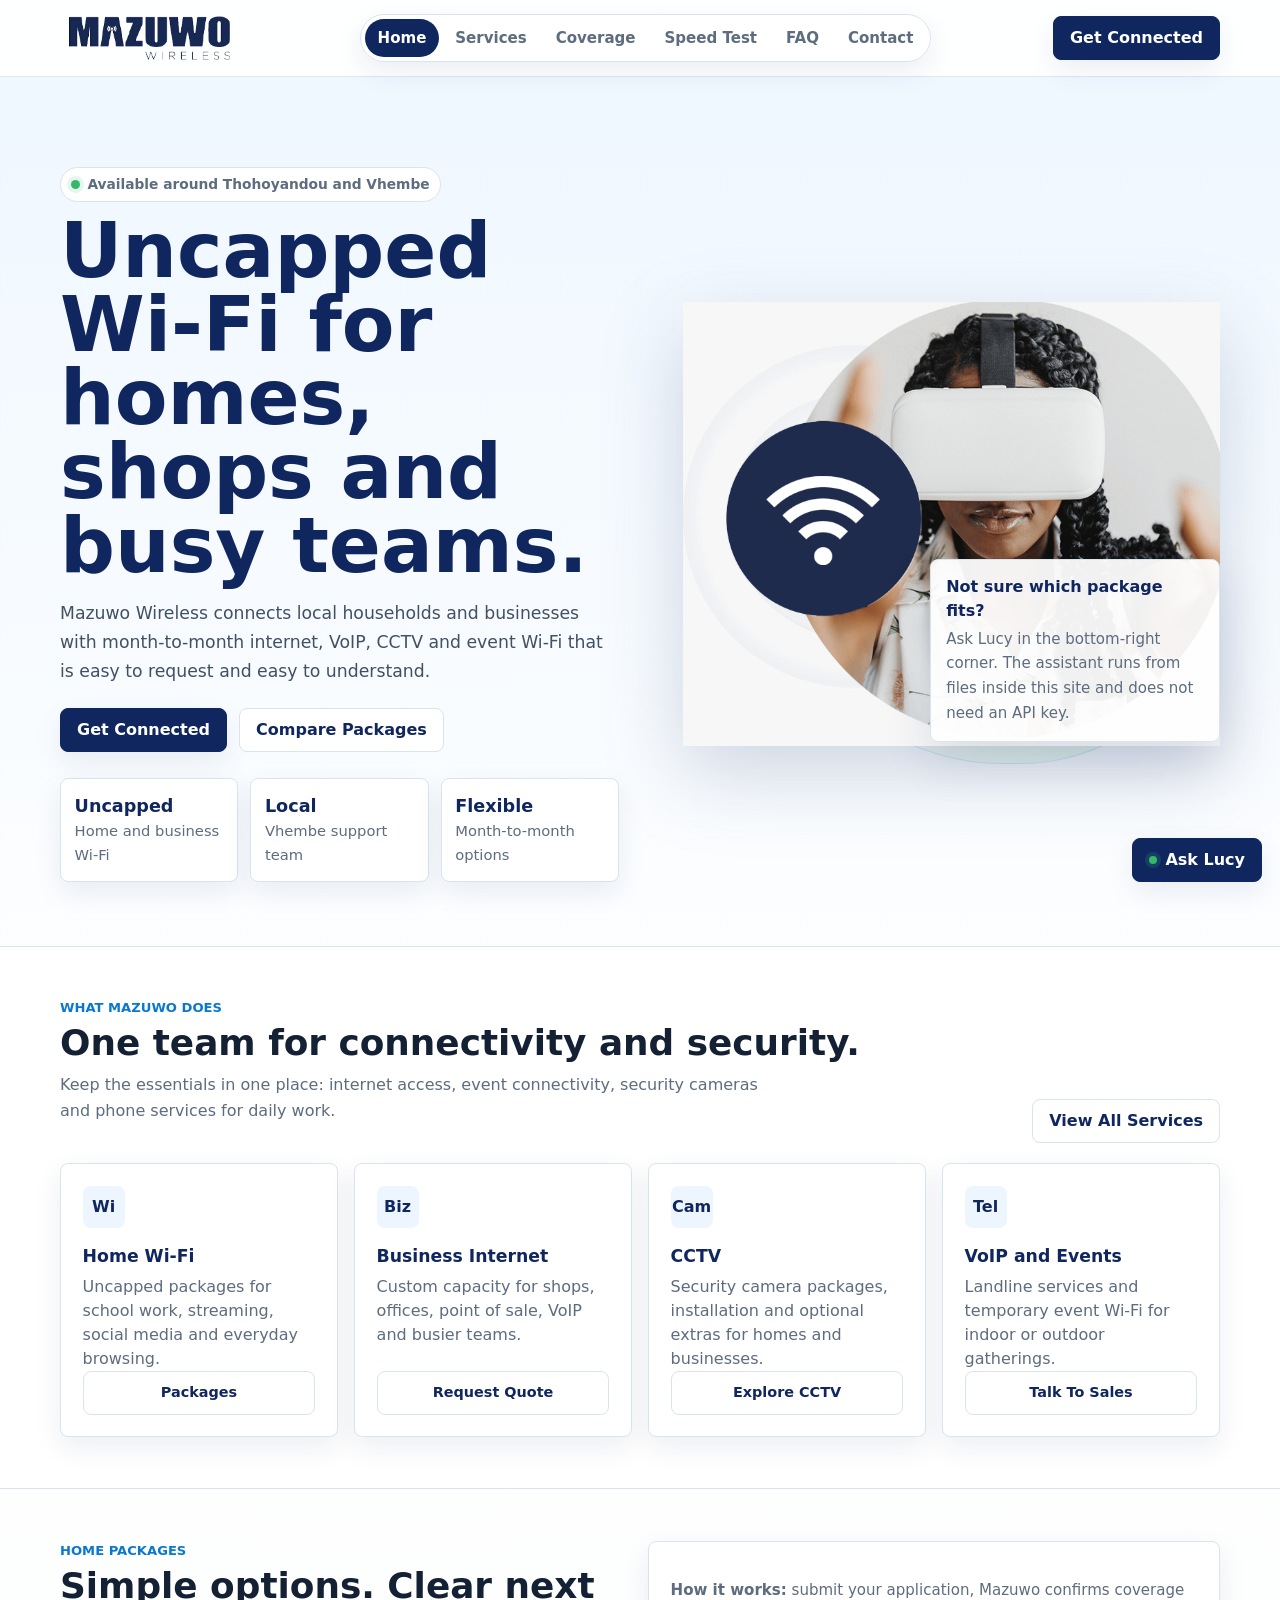
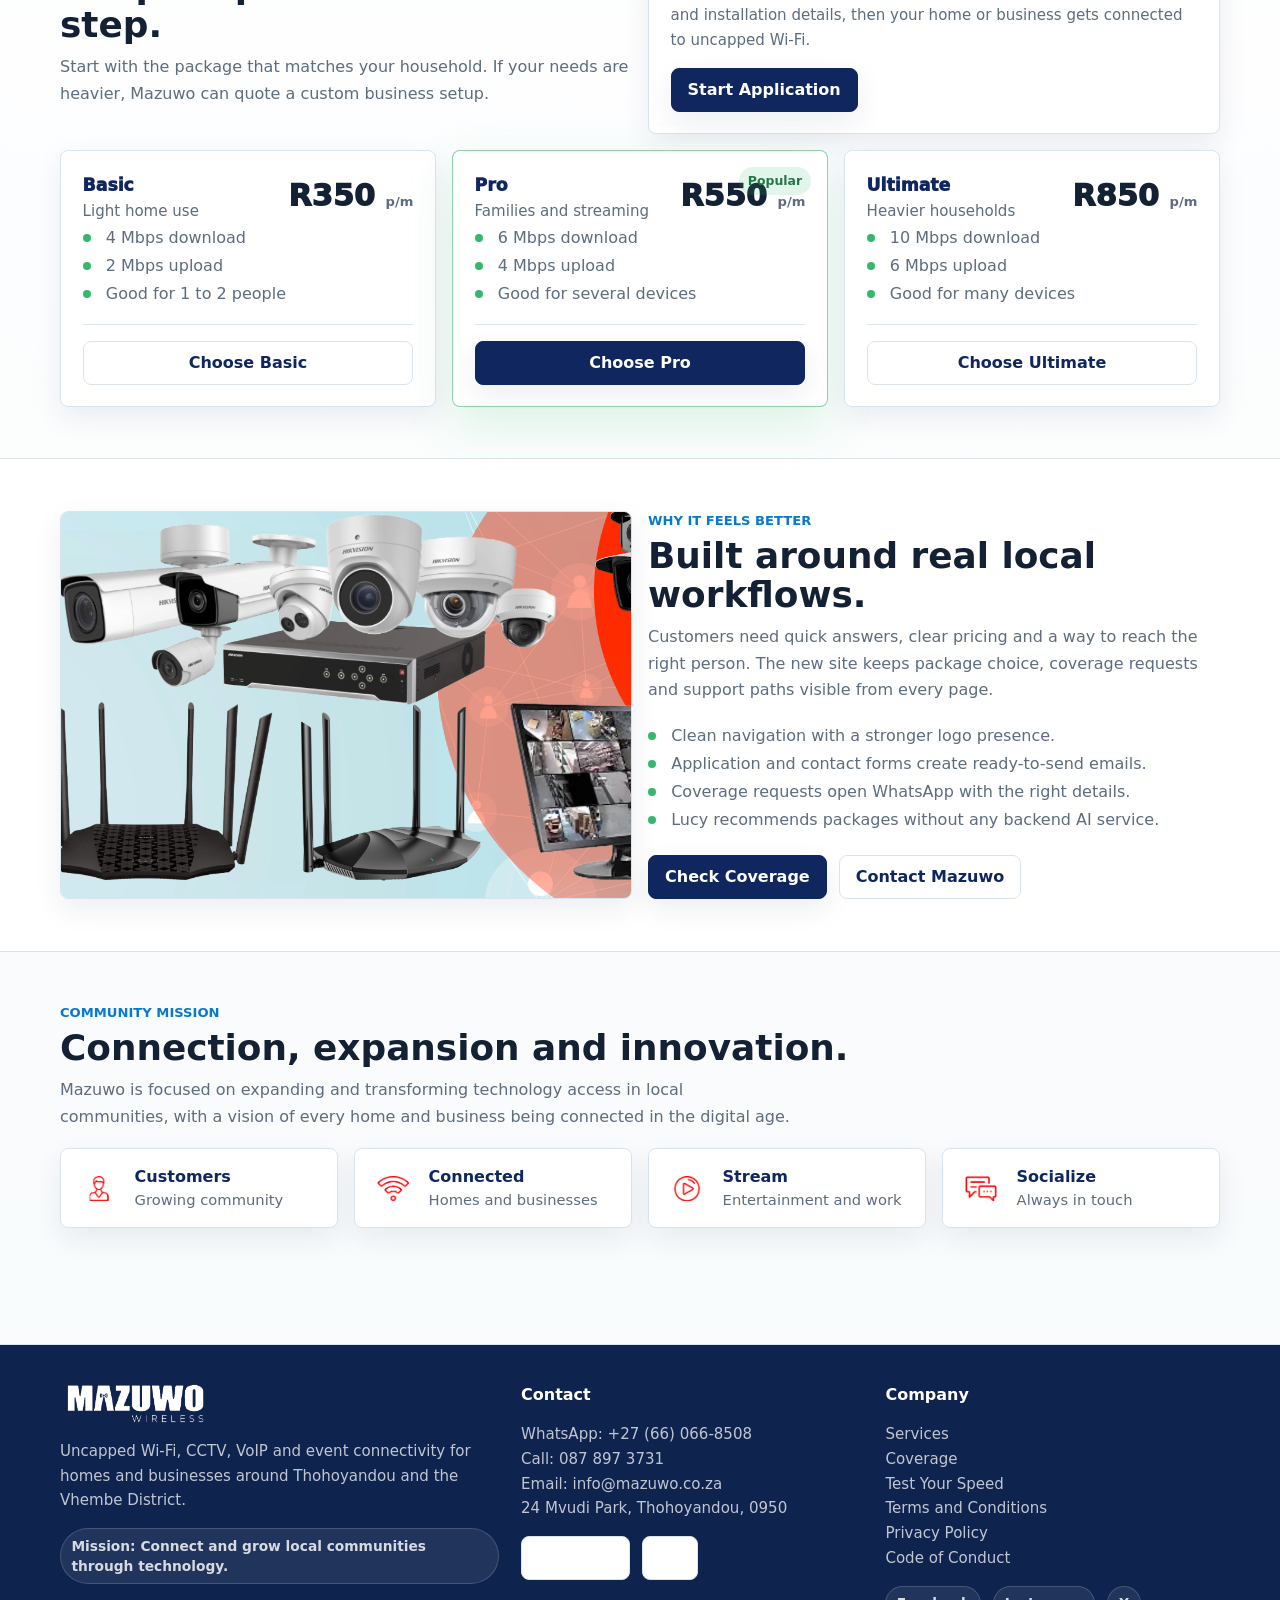
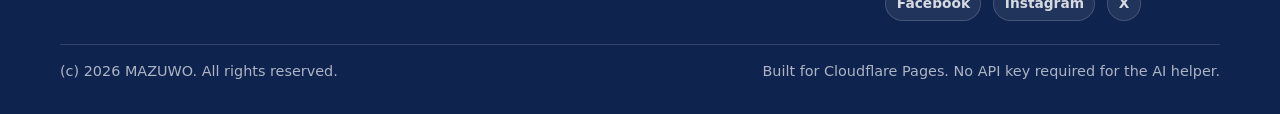
==== index.html @ 082ffc10 "Add files via upload" ====
<!doctype html>
<html lang="en">
<head>
  <meta charset="utf-8">
  <meta name="viewport" content="width=device-width, initial-scale=1">
  <title>Mazuwo Wireless - Home</title>
  <meta name="description" content="Uncapped Wi-Fi, CCTV, VoIP and event connectivity for homes and businesses around Thohoyandou and the Vhembe District.">
  <link rel="icon" href="/assets/images/LOGO-.png">
  <link rel="stylesheet" href="/assets/css/styles.css">
</head>
<body>
<header></header>

<main id="main">
  <section class="hero">
    <div class="container hero-grid">
      <div>
        <span class="badge">Available around Thohoyandou and Vhembe</span>
        <h1 class="hero-title">Uncapped Wi-Fi for homes, shops and busy teams.</h1>
        <p class="hero-copy">Mazuwo Wireless connects local households and businesses with month-to-month internet, VoIP, CCTV and event Wi-Fi that is easy to request and easy to understand.</p>
        <div class="actions">
          <a class="btn" href="/apply">Get Connected</a>
          <a class="btn secondary" href="/services">Compare Packages</a>
        </div>
        <div class="metric-strip" aria-label="Mazuwo service highlights">
          <div class="metric"><b>Uncapped</b><span>Home and business Wi-Fi</span></div>
          <div class="metric"><b>Local</b><span>Vhembe support team</span></div>
          <div class="metric"><b>Flexible</b><span>Month-to-month options</span></div>
        </div>
      </div>
      <div class="hero-visual">
        <img src="/assets/images/mazuwo_fast-internet.png" alt="Person using modern wireless internet technology">
        <div class="hero-note">
          <strong>Not sure which package fits?</strong>
          <span class="small">Ask Lucy in the bottom-right corner. The assistant runs from files inside this site and does not need an API key.</span>
        </div>
      </div>
    </div>
  </section>

  <section class="section band">
    <div class="container">
      <div class="section-head">
        <div>
          <p class="section-kicker">What Mazuwo Does</p>
          <h2 class="section-title">One team for connectivity and security.</h2>
          <p class="section-desc">Keep the essentials in one place: internet access, event connectivity, security cameras and phone services for daily work.</p>
        </div>
        <a class="btn secondary" href="/services">View All Services</a>
      </div>

      <div class="grid-4">
        <article class="service-card">
          <div>
            <div class="service-icon">Wi</div>
            <h3>Home Wi-Fi</h3>
            <p>Uncapped packages for school work, streaming, social media and everyday browsing.</p>
          </div>
          <a class="btn small secondary" href="/services">Packages</a>
        </article>
        <article class="service-card">
          <div>
            <div class="service-icon">Biz</div>
            <h3>Business Internet</h3>
            <p>Custom capacity for shops, offices, point of sale, VoIP and busier teams.</p>
          </div>
          <a class="btn small secondary" href="/contact">Request Quote</a>
        </article>
        <article class="service-card">
          <div>
            <div class="service-icon">Cam</div>
            <h3>CCTV</h3>
            <p>Security camera packages, installation and optional extras for homes and businesses.</p>
          </div>
          <a class="btn small secondary" href="/services#cctv">Explore CCTV</a>
        </article>
        <article class="service-card">
          <div>
            <div class="service-icon">Tel</div>
            <h3>VoIP and Events</h3>
            <p>Landline services and temporary event Wi-Fi for indoor or outdoor gatherings.</p>
          </div>
          <a class="btn small secondary" href="/contact">Talk To Sales</a>
        </article>
      </div>
    </div>
  </section>

  <section class="section">
    <div class="container grid-2">
      <div>
        <p class="section-kicker">Home Packages</p>
        <h2 class="section-title">Simple options. Clear next step.</h2>
        <p class="section-desc">Start with the package that matches your household. If your needs are heavier, Mazuwo can quote a custom business setup.</p>
      </div>
      <div class="info-panel">
        <p class="small"><strong>How it works:</strong> submit your application, Mazuwo confirms coverage and installation details, then your home or business gets connected to uncapped Wi-Fi.</p>
        <a class="btn" href="/apply">Start Application</a>
      </div>
    </div>

    <div class="container grid-3" style="margin-top:1rem">
      <article class="package-card">
        <div class="price-top">
          <div><div class="price-name">Basic</div><p class="small">Light home use</p></div>
          <div class="price">R350 <small>p/m</small></div>
        </div>
        <ul class="check-list">
          <li>4 Mbps download</li>
          <li>2 Mbps upload</li>
          <li>Good for 1 to 2 people</li>
        </ul>
        <hr class="hr">
        <a class="btn full secondary" href="/apply?plan=BASIC">Choose Basic</a>
      </article>

      <article class="package-card featured">
        <div class="price-top">
          <div><div class="price-name">Pro</div><p class="small">Families and streaming</p></div>
          <div class="price">R550 <small>p/m</small></div>
        </div>
        <ul class="check-list">
          <li>6 Mbps download</li>
          <li>4 Mbps upload</li>
          <li>Good for several devices</li>
        </ul>
        <hr class="hr">
        <a class="btn full" href="/apply?plan=PRO">Choose Pro</a>
      </article>

      <article class="package-card">
        <div class="price-top">
          <div><div class="price-name">Ultimate</div><p class="small">Heavier households</p></div>
          <div class="price">R850 <small>p/m</small></div>
        </div>
        <ul class="check-list">
          <li>10 Mbps download</li>
          <li>6 Mbps upload</li>
          <li>Good for many devices</li>
        </ul>
        <hr class="hr">
        <a class="btn full secondary" href="/apply?plan=ULTIMATE">Choose Ultimate</a>
      </article>
    </div>
  </section>

  <section class="section band">
    <div class="container grid-2">
      <div class="media-panel">
        <img src="/assets/images/rouner-new-dec.png" alt="Routers, CCTV cameras and VoIP phone equipment">
      </div>
      <div>
        <p class="section-kicker">Why It Feels Better</p>
        <h2 class="section-title">Built around real local workflows.</h2>
        <p class="section-desc">Customers need quick answers, clear pricing and a way to reach the right person. The new site keeps package choice, coverage requests and support paths visible from every page.</p>
        <ul class="check-list">
          <li>Clean navigation with a stronger logo presence.</li>
          <li>Application and contact forms create ready-to-send emails.</li>
          <li>Coverage requests open WhatsApp with the right details.</li>
          <li>Lucy recommends packages without any backend AI service.</li>
        </ul>
        <div class="actions">
          <a class="btn" href="/coverage">Check Coverage</a>
          <a class="btn secondary" href="/contact">Contact Mazuwo</a>
        </div>
      </div>
    </div>
  </section>

  <section class="section">
    <div class="container">
      <p class="section-kicker">Community Mission</p>
      <h2 class="section-title">Connection, expansion and innovation.</h2>
      <p class="section-desc">Mazuwo is focused on expanding and transforming technology access in local communities, with a vision of every home and business being connected in the digital age.</p>
      <div class="grid-4">
        <div class="stat"><img src="/assets/images/CLIENT.png" alt=""><div><div class="num">Customers</div><div class="lbl">Growing community</div></div></div>
        <div class="stat"><img src="/assets/images/CONNECTED.png" alt=""><div><div class="num">Connected</div><div class="lbl">Homes and businesses</div></div></div>
        <div class="stat"><img src="/assets/images/STREAMS.png" alt=""><div><div class="num">Stream</div><div class="lbl">Entertainment and work</div></div></div>
        <div class="stat"><img src="/assets/images/CHATS.png" alt=""><div><div class="num">Socialize</div><div class="lbl">Always in touch</div></div></div>
      </div>
    </div>
  </section>
</main>

<div class="toast" id="toast"></div>
<footer></footer>

<script src="/assets/js/app.js"></script>
<script src="/assets/js/ai.js"></script>
</body>
</html>
---- assets/css/styles.css ----
:root {
  --bg: #f5f8fb;
  --surface: #ffffff;
  --surface-soft: #edf6ff;
  --surface-strong: #10265f;
  --ink: #142033;
  --muted: #5d6c7f;
  --line: #d9e4ef;
  --brand: #10265f;
  --brand-2: #0978cf;
  --brand-3: #18a6c8;
  --signal: #36b76b;
  --warm: #f06f43;
  --shadow: 0 18px 48px rgba(16, 38, 95, 0.13);
  --shadow-soft: 0 10px 28px rgba(16, 38, 95, 0.08);
  --radius: 8px;
  --header-h: 76px;
}

* {
  box-sizing: border-box;
}

html {
  scroll-behavior: smooth;
}

html,
body {
  min-height: 100%;
}

body {
  margin: 0;
  color: var(--ink);
  background:
    linear-gradient(180deg, rgba(237, 246, 255, 0.96) 0%, rgba(255, 255, 255, 0.98) 34%, #f7fafc 100%),
    repeating-linear-gradient(90deg, rgba(16, 38, 95, 0.04) 0 1px, transparent 1px 80px);
  font-family: Inter, ui-sans-serif, system-ui, -apple-system, BlinkMacSystemFont, "Segoe UI", Arial, sans-serif;
  line-height: 1.5;
  overflow-x: hidden;
}

body.menu-open {
  overflow: hidden;
}

a {
  color: inherit;
  text-decoration: none;
}

img {
  display: block;
  max-width: 100%;
}

button,
input,
select,
textarea {
  font: inherit;
}

.container {
  width: min(1160px, calc(100% - 40px));
  margin: 0 auto;
}

.skip-link {
  position: fixed;
  left: 16px;
  top: 12px;
  z-index: 10000;
  transform: translateY(-140%);
  padding: 0.7rem 0.9rem;
  border-radius: var(--radius);
  background: var(--brand);
  color: #fff;
  transition: transform 0.15s ease;
}

.skip-link:focus {
  transform: translateY(0);
}

header,
.site-header {
  position: sticky;
  top: 0;
  z-index: 5000;
  border-bottom: 1px solid rgba(217, 228, 239, 0.85);
  background: rgba(255, 255, 255, 0.93);
  backdrop-filter: blur(16px);
}

.nav {
  min-height: var(--header-h);
  display: flex;
  align-items: center;
  justify-content: space-between;
  gap: 1.2rem;
  padding: 0.75rem 0;
}

.brand {
  display: inline-flex;
  align-items: center;
  gap: 0.65rem;
  min-width: 0;
}

.brand img {
  width: clamp(136px, 16vw, 178px);
  height: auto;
  object-fit: contain;
}

.brand span {
  display: none;
}

.navlinks {
  display: flex;
  align-items: center;
  justify-content: center;
  gap: 0.25rem;
  padding: 0.25rem;
  border: 1px solid var(--line);
  border-radius: 999px;
  background: rgba(255, 255, 255, 0.72);
  box-shadow: var(--shadow-soft);
}

.navlinks a {
  display: inline-flex;
  align-items: center;
  min-height: 38px;
  padding: 0.5rem 0.78rem;
  border-radius: 999px;
  color: var(--muted);
  font-size: 0.94rem;
  font-weight: 760;
  transition: background 0.16s ease, color 0.16s ease;
}

.navlinks a:hover,
.navlinks a.active {
  background: var(--brand);
  color: #fff;
}

.nav-cta {
  display: flex;
  align-items: center;
  gap: 0.65rem;
}

.burger {
  display: none;
  width: 44px;
  height: 44px;
  border: 1px solid var(--line);
  border-radius: var(--radius);
  background: #fff;
  cursor: pointer;
}

.burger span {
  display: block;
  width: 21px;
  height: 2px;
  margin: 4px auto;
  border-radius: 4px;
  background: var(--brand);
  transition: transform 0.16s ease, opacity 0.16s ease;
}

.burger[aria-expanded="true"] span:nth-child(1) {
  transform: translateY(6px) rotate(45deg);
}

.burger[aria-expanded="true"] span:nth-child(2) {
  opacity: 0;
}

.burger[aria-expanded="true"] span:nth-child(3) {
  transform: translateY(-6px) rotate(-45deg);
}

.mobilemenu {
  display: none;
  padding: 0 0 1rem;
}

.mobilemenu.show,
.mobilemenu.open {
  display: block;
}

.mobilemenu a {
  display: flex;
  align-items: center;
  justify-content: space-between;
  min-height: 44px;
  border-top: 1px solid var(--line);
  color: var(--muted);
  font-weight: 760;
}

.mobilemenu a.active {
  color: var(--brand);
}

.mobilemenu .btn {
  justify-content: center;
  margin-top: 0.75rem;
  width: 100%;
}

.btn {
  display: inline-flex;
  align-items: center;
  justify-content: center;
  gap: 0.5rem;
  min-height: 44px;
  padding: 0.75rem 1rem;
  border: 1px solid var(--brand);
  border-radius: var(--radius);
  background: var(--brand);
  color: #fff;
  box-shadow: var(--shadow-soft);
  cursor: pointer;
  font-weight: 820;
  line-height: 1;
  text-align: center;
  transition: transform 0.14s ease, background 0.14s ease, border-color 0.14s ease, box-shadow 0.14s ease;
}

.btn:hover {
  transform: translateY(-1px);
  background: #16327c;
  border-color: #16327c;
  box-shadow: var(--shadow);
}

.btn.secondary {
  background: #fff;
  color: var(--brand);
  border-color: var(--line);
  box-shadow: none;
}

.btn.secondary:hover {
  border-color: var(--brand);
  background: var(--surface-soft);
}

.btn.ghost {
  border-color: transparent;
  background: transparent;
  color: var(--brand);
  box-shadow: none;
}

.btn.full {
  width: 100%;
}

.btn.small {
  min-height: 36px;
  padding: 0.55rem 0.75rem;
  font-size: 0.9rem;
}

.badge,
.pill {
  display: inline-flex;
  align-items: center;
  gap: 0.45rem;
  width: fit-content;
  max-width: 100%;
  padding: 0.4rem 0.65rem;
  border: 1px solid var(--line);
  border-radius: 999px;
  background: #fff;
  color: var(--muted);
  font-size: 0.86rem;
  font-weight: 760;
}

.badge::before {
  content: "";
  width: 0.55rem;
  height: 0.55rem;
  border-radius: 999px;
  background: var(--signal);
  box-shadow: 0 0 0 4px rgba(54, 183, 107, 0.13);
}

.section,
main.section {
  padding: clamp(2.2rem, 4vw, 4rem) 0;
}

.section.band {
  background: #fff;
  border-top: 1px solid var(--line);
  border-bottom: 1px solid var(--line);
}

.section-head {
  display: flex;
  align-items: end;
  justify-content: space-between;
  gap: 1.25rem;
  margin-bottom: 1.25rem;
}

.section-kicker {
  margin: 0 0 0.35rem;
  color: var(--brand-2);
  font-size: 0.82rem;
  font-weight: 850;
  letter-spacing: 0;
  text-transform: uppercase;
}

.section-title {
  margin: 0 0 0.6rem;
  color: var(--ink);
  font-size: clamp(1.65rem, 2.8vw, 2.55rem);
  line-height: 1.1;
  letter-spacing: 0;
}

h1.section-title {
  font-size: clamp(2rem, 4vw, 3.15rem);
}

.section-desc {
  max-width: 72ch;
  margin: 0 0 1.15rem;
  color: var(--muted);
  line-height: 1.65;
}

.hero {
  padding: clamp(3rem, 7vw, 6rem) 0 clamp(2.4rem, 5vw, 4.4rem);
}

.hero-grid {
  display: grid;
  grid-template-columns: minmax(0, 1.02fr) minmax(360px, 0.98fr);
  align-items: center;
  gap: clamp(2rem, 5vw, 4rem);
}

.h-title,
.hero-title {
  margin: 0.75rem 0 1rem;
  color: var(--brand);
  font-size: clamp(2.35rem, 6vw, 5.25rem);
  line-height: 0.96;
  letter-spacing: 0;
}

.h-sub,
.hero-copy {
  max-width: 62ch;
  margin: 0;
  color: #425064;
  font-size: clamp(1.02rem, 1.35vw, 1.2rem);
  line-height: 1.7;
}

.h-actions,
.actions {
  display: flex;
  flex-wrap: wrap;
  gap: 0.75rem;
  margin-top: 1.35rem;
}

.hero-visual {
  position: relative;
  min-height: 440px;
  isolation: isolate;
}

.hero-visual::before {
  content: "";
  position: absolute;
  inset: 5% 0 0 16%;
  z-index: -1;
  border-radius: 42% 58% 46% 54%;
  background: linear-gradient(145deg, #dff2ff, #ffffff 54%, #dff8ea);
  border: 1px solid rgba(9, 120, 207, 0.12);
}

.hero-visual img {
  width: 100%;
  height: min(480px, 58vw);
  min-height: 340px;
  object-fit: contain;
  filter: drop-shadow(0 28px 40px rgba(16, 38, 95, 0.18));
}

.hero-note {
  position: absolute;
  right: 0;
  bottom: 22px;
  width: min(290px, 82%);
  padding: 0.95rem;
  border: 1px solid var(--line);
  border-radius: var(--radius);
  background: rgba(255, 255, 255, 0.94);
  box-shadow: var(--shadow);
}

.hero-note b,
.hero-note strong {
  display: block;
  color: var(--brand);
  margin-bottom: 0.2rem;
}

.metric-strip {
  display: grid;
  grid-template-columns: repeat(3, 1fr);
  gap: 0.75rem;
  margin-top: 1.6rem;
}

.metric,
.stat,
.quick-card,
.feature,
.card,
.pricing,
.form,
.info-panel,
.service-card,
.package-card {
  border: 1px solid var(--line);
  border-radius: var(--radius);
  background: var(--surface);
  box-shadow: var(--shadow-soft);
}

.metric {
  padding: 0.85rem;
}

.metric b {
  display: block;
  color: var(--brand);
  font-size: 1.1rem;
}

.metric span {
  color: var(--muted);
  font-size: 0.92rem;
}

.grid-2,
.grid-3,
.grid-4 {
  display: grid;
  gap: 1rem;
}

.grid-2 {
  grid-template-columns: repeat(2, minmax(0, 1fr));
}

.grid-3 {
  grid-template-columns: repeat(3, minmax(0, 1fr));
}

.grid-4 {
  grid-template-columns: repeat(4, minmax(0, 1fr));
}

.card,
.feature,
.pricing,
.form,
.info-panel,
.service-card,
.package-card {
  padding: clamp(1rem, 2vw, 1.35rem);
}

.feature h3,
.service-card h3,
.package-card h3,
.pricing h3 {
  margin: 0 0 0.35rem;
  color: var(--brand);
  font-size: 1.08rem;
}

.feature p,
.service-card p,
.package-card p {
  margin: 0;
  color: var(--muted);
}

.stat {
  display: flex;
  align-items: center;
  gap: 0.85rem;
  padding: 1rem;
}

.stat img {
  width: 44px;
  height: 44px;
  object-fit: contain;
}

.stat .num {
  color: var(--brand);
  font-weight: 900;
}

.stat .lbl {
  color: var(--muted);
  font-size: 0.92rem;
}

.service-card {
  min-height: 190px;
  display: flex;
  flex-direction: column;
  justify-content: space-between;
}

.service-icon {
  display: grid;
  place-items: center;
  width: 42px;
  height: 42px;
  margin-bottom: 1rem;
  border-radius: var(--radius);
  background: var(--surface-soft);
  color: var(--brand);
  font-weight: 900;
}

.package-card,
.pricing {
  position: relative;
  overflow: hidden;
}

.package-card.featured,
.pricing.featured {
  border-color: rgba(54, 183, 107, 0.58);
  box-shadow: 0 18px 48px rgba(54, 183, 107, 0.16);
}

.package-card.featured::before,
.pricing.featured::before {
  content: "Popular";
  position: absolute;
  top: 1rem;
  right: 1rem;
  padding: 0.28rem 0.55rem;
  border-radius: 999px;
  background: rgba(54, 183, 107, 0.14);
  color: #247847;
  font-size: 0.78rem;
  font-weight: 850;
}

.price-top {
  display: flex;
  justify-content: space-between;
  align-items: flex-start;
  gap: 1rem;
}

.price-name {
  color: var(--brand);
  font-weight: 930;
  font-size: 1.08rem;
}

.price {
  color: var(--ink);
  font-size: clamp(1.35rem, 2.5vw, 1.9rem);
  font-weight: 950;
  white-space: nowrap;
}

.price small {
  color: var(--muted);
  font-size: 0.82rem;
  font-weight: 760;
}

.ul,
.check-list {
  margin: 0;
  padding-left: 1.1rem;
  color: var(--muted);
  line-height: 1.75;
}

.check-list {
  list-style: none;
  padding: 0;
}

.check-list li {
  position: relative;
  padding-left: 1.45rem;
}

.check-list li::before {
  content: "";
  position: absolute;
  left: 0;
  top: 0.65rem;
  width: 0.5rem;
  height: 0.5rem;
  border-radius: 999px;
  background: var(--signal);
}

.hr {
  height: 1px;
  margin: 1rem 0;
  border: 0;
  background: var(--line);
}

.small {
  color: var(--muted);
  font-size: 0.94rem;
  line-height: 1.65;
}

.media-panel {
  overflow: hidden;
  min-height: 320px;
  border: 1px solid var(--line);
  border-radius: var(--radius);
  background: #fff;
  box-shadow: var(--shadow-soft);
}

.media-panel img {
  width: 100%;
  height: 100%;
  min-height: 320px;
  object-fit: cover;
}

.services-hero {
  margin-bottom: 1.5rem;
}

.services-hero__card {
  display: grid;
  grid-template-columns: minmax(0, 0.82fr) minmax(320px, 1.18fr);
  gap: 1.2rem;
  align-items: center;
  overflow: hidden;
  padding: clamp(1.2rem, 3vw, 2rem);
  border: 1px solid var(--line);
  border-radius: var(--radius);
  background: linear-gradient(110deg, #ffffff 0%, #eef8ff 52%, #f0fbf4 100%);
  box-shadow: var(--shadow-soft);
}

.services-hero__title {
  margin: 0 0 0.6rem;
  color: var(--brand);
  font-size: clamp(2rem, 4vw, 4rem);
  line-height: 1;
}

.services-hero__sub {
  margin: 0;
  color: var(--muted);
  font-size: 1.08rem;
}

.services-hero__media img {
  width: 100%;
  max-height: 360px;
  object-fit: contain;
}

.form {
  background: #fff;
}

.field {
  display: flex;
  flex-direction: column;
  gap: 0.42rem;
  margin-bottom: 0.9rem;
}

.field-row {
  display: grid;
  grid-template-columns: repeat(2, minmax(0, 1fr));
  gap: 0.9rem;
}

label {
  color: #465367;
  font-size: 0.9rem;
  font-weight: 780;
}

input,
select,
textarea {
  width: 100%;
  min-height: 44px;
  padding: 0.78rem 0.85rem;
  border: 1px solid #cbd8e5;
  border-radius: var(--radius);
  background: #fff;
  color: var(--ink);
  outline: none;
  transition: border-color 0.14s ease, box-shadow 0.14s ease;
}

textarea {
  min-height: 124px;
  resize: vertical;
}

input:focus,
select:focus,
textarea:focus {
  border-color: var(--brand-2);
  box-shadow: 0 0 0 4px rgba(9, 120, 207, 0.12);
}

input:disabled {
  color: #7b8794;
  background: #f0f4f8;
}

.form-actions {
  display: flex;
  flex-wrap: wrap;
  gap: 0.75rem;
  align-items: center;
  margin-top: 1rem;
}

.accordion {
  overflow: hidden;
  border: 1px solid var(--line);
  border-radius: var(--radius);
  background: #fff;
  box-shadow: var(--shadow-soft);
}

.acc-item + .acc-item {
  border-top: 1px solid var(--line);
}

.acc-btn {
  width: 100%;
  min-height: 58px;
  display: flex;
  align-items: center;
  justify-content: space-between;
  gap: 1rem;
  padding: 1rem 1.1rem;
  border: 0;
  background: #fff;
  color: var(--brand);
  cursor: pointer;
  font-weight: 860;
  text-align: left;
}

.acc-btn:hover {
  background: var(--surface-soft);
}

.acc-btn span {
  color: var(--brand-2);
  font-weight: 900;
}

.acc-panel {
  display: none;
  padding: 0 1.1rem 1.1rem;
  color: var(--muted);
  line-height: 1.7;
}

.acc-panel.open {
  display: block;
}

#map {
  min-height: 420px;
  border-radius: var(--radius);
  overflow: hidden;
  border: 1px solid var(--line);
  background: #dfeaf5;
}

.map-fallback {
  display: grid;
  place-items: center;
  height: 100%;
  min-height: 420px;
  padding: 1.5rem;
  color: var(--muted);
  text-align: center;
  background: var(--surface-soft);
}

.legend {
  display: grid;
  gap: 0.55rem;
  margin-top: 0.85rem;
}

.legend-row {
  display: flex;
  align-items: flex-start;
  gap: 0.6rem;
}

.legend-dot {
  flex: 0 0 auto;
  width: 0.7rem;
  height: 0.7rem;
  margin-top: 0.45rem;
  border-radius: 999px;
  background: var(--brand-2);
}

.legend-dot.planned {
  background: var(--signal);
}

.legend-dot.blank {
  border: 1px solid var(--line);
  background: #fff;
}

.toast {
  position: fixed;
  left: 50%;
  bottom: 20px;
  z-index: 7000;
  display: none;
  max-width: min(520px, calc(100% - 32px));
  transform: translateX(-50%);
  padding: 0.82rem 1rem;
  border: 1px solid rgba(16, 38, 95, 0.14);
  border-radius: var(--radius);
  background: #fff;
  color: var(--ink);
  box-shadow: var(--shadow);
}

.toast.show {
  display: block;
}

.ai-fab {
  position: fixed;
  right: 18px;
  bottom: 18px;
  z-index: 6400;
}

.ai-fab .ai-dot {
  width: 0.55rem;
  height: 0.55rem;
  border-radius: 999px;
  background: var(--signal);
  box-shadow: 0 0 0 4px rgba(54, 183, 107, 0.18);
}

.ai {
  position: fixed;
  right: 18px;
  bottom: 78px;
  z-index: 6500;
  display: none;
  width: min(430px, calc(100vw - 32px));
  overflow: hidden;
  border: 1px solid rgba(16, 38, 95, 0.18);
  border-radius: var(--radius);
  background: #fff;
  box-shadow: 0 24px 70px rgba(16, 38, 95, 0.24);
}

.ai.open {
  display: block;
}

.ai-top {
  display: flex;
  align-items: center;
  justify-content: space-between;
  gap: 0.75rem;
  padding: 0.9rem;
  border-bottom: 1px solid var(--line);
  background: linear-gradient(135deg, var(--brand), #15448f);
  color: #fff;
}

.ai-title {
  display: flex;
  align-items: center;
  gap: 0.72rem;
}

.ai-avatar {
  display: grid;
  place-items: center;
  width: 38px;
  height: 38px;
  border-radius: var(--radius);
  background: rgb(97, 112, 248);
  font-weight: 950;
}

.ai-title span {
  display: block;
  color: rgba(255, 255, 255, 0.78);
  font-size: 0.82rem;
}

.ai-close {
  min-width: 38px;
  min-height: 38px;
  padding: 0;
  border-color: rgba(255, 255, 255, 0.22);
  background: rgba(255, 255, 255, 0.1);
  color: #fff;
  box-shadow: none;
}

.ai-body {
  max-height: min(58vh, 520px);
  overflow: auto;
  padding: 1rem;
  background: #f7fafc;
}

.ai-msg {
  width: fit-content;
  max-width: 92%;
  margin: 0 0 0.72rem;
  padding: 0.74rem 0.84rem;
  border: 1px solid var(--line);
  border-radius: var(--radius);
  background: #42b3e0;
  color: #ffffff;
  white-space: pre-wrap;
  line-height: 1.55;
}

.ai-msg.me {
  margin-left: auto;
  border-color: rgb(144, 170, 236);
  background: var(--brand);
  color: #ffffff;
}

.ai-suggestions {
  display: flex;
  flex-wrap: wrap;
  gap: 0.45rem;
  margin-top: 0.2rem;
}

.ai-chip {
  border: 1px solid var(--line);
  border-radius: 999px;
  background: #fff;
  color: var(--brand);
  cursor: pointer;
  padding: 0.45rem 0.65rem;
  font-size: 0.84rem;
  font-weight: 780;
}

.ai-chip:hover {
  border-color: var(--brand);
  background: var(--surface-soft);
}

.ai-form {
  display: flex;
  gap: 0.6rem;
  padding: 0.82rem;
  border-top: 1px solid var(--line);
  background: #fff;
}

.ai-form input {
  flex: ;
}

.footer {
  margin-top: clamp(2rem, 5vw, 4rem);
  padding: 2.4rem 0 2rem;
  border-top: 1px solid var(--line);
  background: #0f234f;
  color: rgba(0, 0, 0, 0.78);
}

.footer a {
  color: 
}

.footer a:hover {
  color: #000000;
}

.footer-grid {
  display: grid;
  grid-template-columns: 1.18fr 0.92fr 0.9fr;
  gap: 1.4rem;
}

.footer h4 {
  margin: 0 0 0.65rem;
  color: #fff;
}

.footer .small {
  color: rgba(255, 255, 255, 0.74);
}

.footer .pill {
  border-color: rgba(255, 255, 255, 0.16);
  background: rgba(255, 255, 255, 0.08);
  color: rgba(255, 255, 255, 0.82);
}

.footer-brand img {
  width: 150px;
  height: auto;
  margin-bottom: 0.8rem;
  filter: brightness(0) invert(1);
}

.copy {
  display: flex;
  flex-wrap: wrap;
  justify-content: space-between;
  gap: 1rem;
  margin-top: 1.4rem;
  padding-top: 1rem;
  border-top: 1px solid rgba(255, 255, 255, 0.14);
  color: rgba(255, 255, 255, 0.66);
  font-size: 0.9rem;
}

.legal-content {
  max-width: 880px;
}

.legal-content h2,
.legal-content h3 {
  color: var(--brand);
}

@media (max-width: 980px) {
  .navlinks {
    display: none;
  }

  .burger {
    display: inline-block;
  }

  .hero-grid,
  .services-hero__card {
    grid-template-columns: 1fr;
  }

  .hero-visual {
    min-height: auto;
  }

  .hero-visual img {
    height: auto;
    min-height: 0;
  }

  .hero-note {
    position: static;
    width: 100%;
    margin-top: 0.75rem;
  }

  .grid-4 {
    grid-template-columns: repeat(2, minmax(0, 1fr));
  }

  .grid-3,
  .grid-2,
  .footer-grid {
    grid-template-columns: 1fr;
  }
}

@media (max-width: 640px) {
  .container {
    width: min(100% - 28px, 1160px);
  }

  .nav {
    min-height: 68px;
  }

  .nav-cta .btn {
    display: none;
  }

  .h-title,
  .hero-title {
    font-size: clamp(2.25rem, 15vw, 3.65rem);
  }

  .metric-strip,
  .grid-4,
  .field-row {
    grid-template-columns: 1fr;
  }

  .section-head {
    display: block;
  }

  .ai {
    right: 12px;
    bottom: 72px;
    width: calc(100vw - 24px);
  }

  .ai-fab {
    right: 12px;
    bottom: 12px;
  }

  .ai-form {
    display: grid;
  }
}

/* Speed test page */
.speed-hero {
  position: relative;
  overflow: hidden;
  padding: clamp(3rem, 7vw, 6.5rem) 0;
  background:
    radial-gradient(circle at 20% 16%, rgba(24, 166, 200, 0.18), transparent 34%),
    radial-gradient(circle at 86% 24%, rgba(9, 120, 207, 0.16), transparent 30%);
}

.speed-hero-grid {
  display: grid;
  grid-template-columns: minmax(0, 0.95fr) minmax(340px, 1.05fr);
  gap: clamp(1.4rem, 4vw, 3.5rem);
  align-items: center;
}

.speed-copy .hero-copy {
  max-width: 680px;
}

.speed-card {
  position: relative;
  overflow: hidden;
  padding: clamp(1rem, 3vw, 1.6rem);
  border: 1px solid rgba(217, 228, 239, 0.98);
  border-radius: 22px;
  background: rgba(255, 255, 255, 0.86);
  box-shadow: var(--shadow);
  backdrop-filter: blur(18px);
}

.speed-card::before {
  content: "";
  position: absolute;
  inset: -45% -30% auto auto;
  width: 300px;
  height: 300px;
  border-radius: 999px;
  background: rgba(24, 166, 200, 0.14);
  pointer-events: none;
}

.speed-card-top,
.speed-controls,
.speed-results {
  position: relative;
  z-index: 1;
}

.speed-card-top {
  display: flex;
  justify-content: space-between;
  gap: 1rem;
  align-items: flex-start;
  margin-bottom: 0.5rem;
}

.speed-card-top h2 {
  margin: 0.1rem 0 0;
  color: var(--brand);
}

.speed-pill {
  display: inline-flex;
  align-items: center;
  min-height: 32px;
  padding: 0.35rem 0.75rem;
  border-radius: 999px;
  background: var(--surface-soft);
  color: var(--brand);
  font-size: 0.84rem;
  font-weight: 850;
}

.speedometer {
  position: relative;
  z-index: 1;
  display: grid;
  place-items: center;
  padding: 0.5rem 0 0.1rem;
}

.speedometer svg {
  width: min(100%, 410px);
  height: auto;
  overflow: visible;
}

.gauge-track,
.gauge-fill {
  fill: none;
  stroke-linecap: round;
  stroke-width: 18;
}

.gauge-track {
  stroke: #dbe8f4;
}

.gauge-fill {
  stroke: var(--brand-2);
  stroke-dasharray: 0 100;
  transition: stroke-dasharray 0.18s ease;
}

.gauge-needle {
  stroke: var(--warm);
  stroke-width: 5;
  stroke-linecap: round;
  transform-origin: 130px 130px;
  transform: rotate(-90deg);
  transition: transform 0.18s ease;
  filter: drop-shadow(0 7px 12px rgba(240, 111, 67, 0.25));
}

.gauge-hub {
  fill: var(--brand);
  stroke: #fff;
  stroke-width: 4;
}

.speed-readout {
  position: absolute;
  top: 54%;
  left: 50%;
  transform: translate(-50%, -50%);
  text-align: center;
}

.speed-readout strong {
  display: block;
  color: var(--brand);
  font-size: clamp(3rem, 8vw, 5.4rem);
  line-height: 0.92;
  letter-spacing: -0.08em;
}

.speed-readout span {
  display: block;
  margin-top: 0.25rem;
  color: var(--muted);
  font-weight: 850;
}

.speed-results {
  display: grid;
  grid-template-columns: repeat(3, minmax(0, 1fr));
  gap: 0.75rem;
  margin-top: 0.8rem;
}

.speed-result {
  padding: 0.85rem;
  border: 1px solid var(--line);
  border-radius: 16px;
  background: rgba(237, 246, 255, 0.78);
  text-align: center;
}

.speed-result span {
  display: block;
  margin-bottom: 0.22rem;
  color: var(--muted);
  font-size: 0.86rem;
  font-weight: 760;
}

.speed-result strong {
  display: block;
  color: var(--brand);
  font-size: clamp(1rem, 2.2vw, 1.25rem);
}

.speed-controls {
  display: grid;
  grid-template-columns: 1fr 1fr;
  gap: 0.75rem;
  margin-top: 1rem;
}

.speed-note {
  position: relative;
  z-index: 1;
  margin: 1rem 0 0;
  color: var(--muted);
}

.speed-tip-card h3 {
  margin-top: 0;
  color: var(--brand);
}

.speed-guide {
  position: fixed;
  inset: 0;
  z-index: 9000;
  display: none;
  align-items: center;
  justify-content: center;
  padding: 1rem;
}

.speed-guide.show {
  display: flex;
}

.speed-guide-backdrop {
  position: absolute;
  inset: 0;
  background: rgba(11, 18, 35, 0.58);
  backdrop-filter: blur(8px);
}

.speed-guide-panel {
  position: relative;
  width: min(560px, 100%);
  padding: clamp(1.1rem, 4vw, 1.6rem);
  border-radius: 22px;
  border: 1px solid rgba(255, 255, 255, 0.26);
  background: #fff;
  box-shadow: 0 30px 80px rgba(16, 38, 95, 0.3);
}

.speed-guide-panel h2 {
  margin: 0.5rem 0 0.8rem;
  color: var(--brand);
  font-size: clamp(1.55rem, 4vw, 2.15rem);
  line-height: 1.05;
}

.guide-close {
  position: absolute;
  top: 0.75rem;
  right: 0.75rem;
  width: 40px;
  height: 40px;
  border: 1px solid var(--line);
  border-radius: 999px;
  background: #fff;
  color: var(--brand);
  cursor: pointer;
  font-size: 1.5rem;
  line-height: 1;
}

.guide-never {
  display: flex;
  align-items: center;
  gap: 0.5rem;
  margin-top: 1rem;
  color: var(--muted);
  font-size: 0.92rem;
  font-weight: 700;
}

button:disabled,
.btn:disabled {
  opacity: 0.62;
  cursor: not-allowed;
  transform: none;
}

@media (max-width: 980px) {
  .speed-hero-grid {
    grid-template-columns: 1fr;
  }
}

@media (max-width: 640px) {
  .speed-card-top,
  .speed-controls {
    grid-template-columns: 1fr;
  }

  .speed-card-top {
    display: grid;
  }

  .speed-results {
    grid-template-columns: 1fr;
  }

  .speed-readout {
    top: 56%;
  }
}
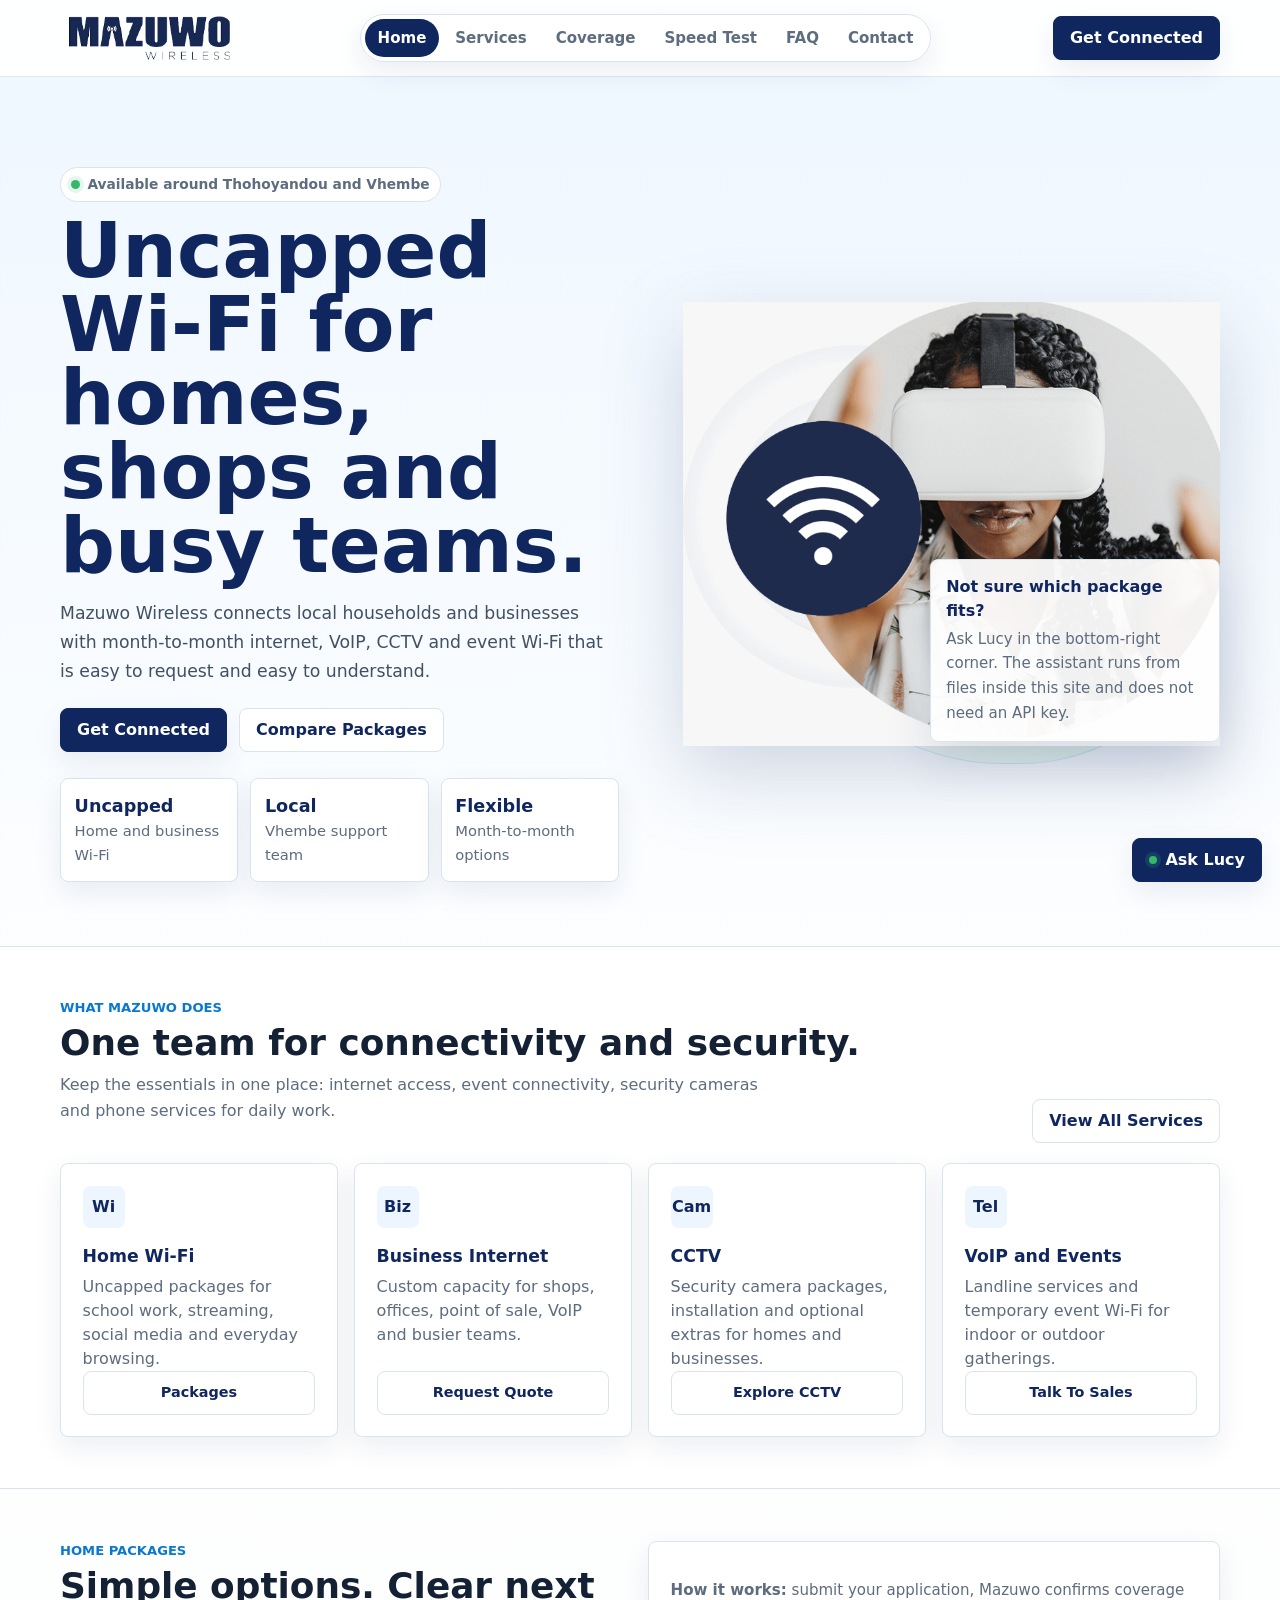
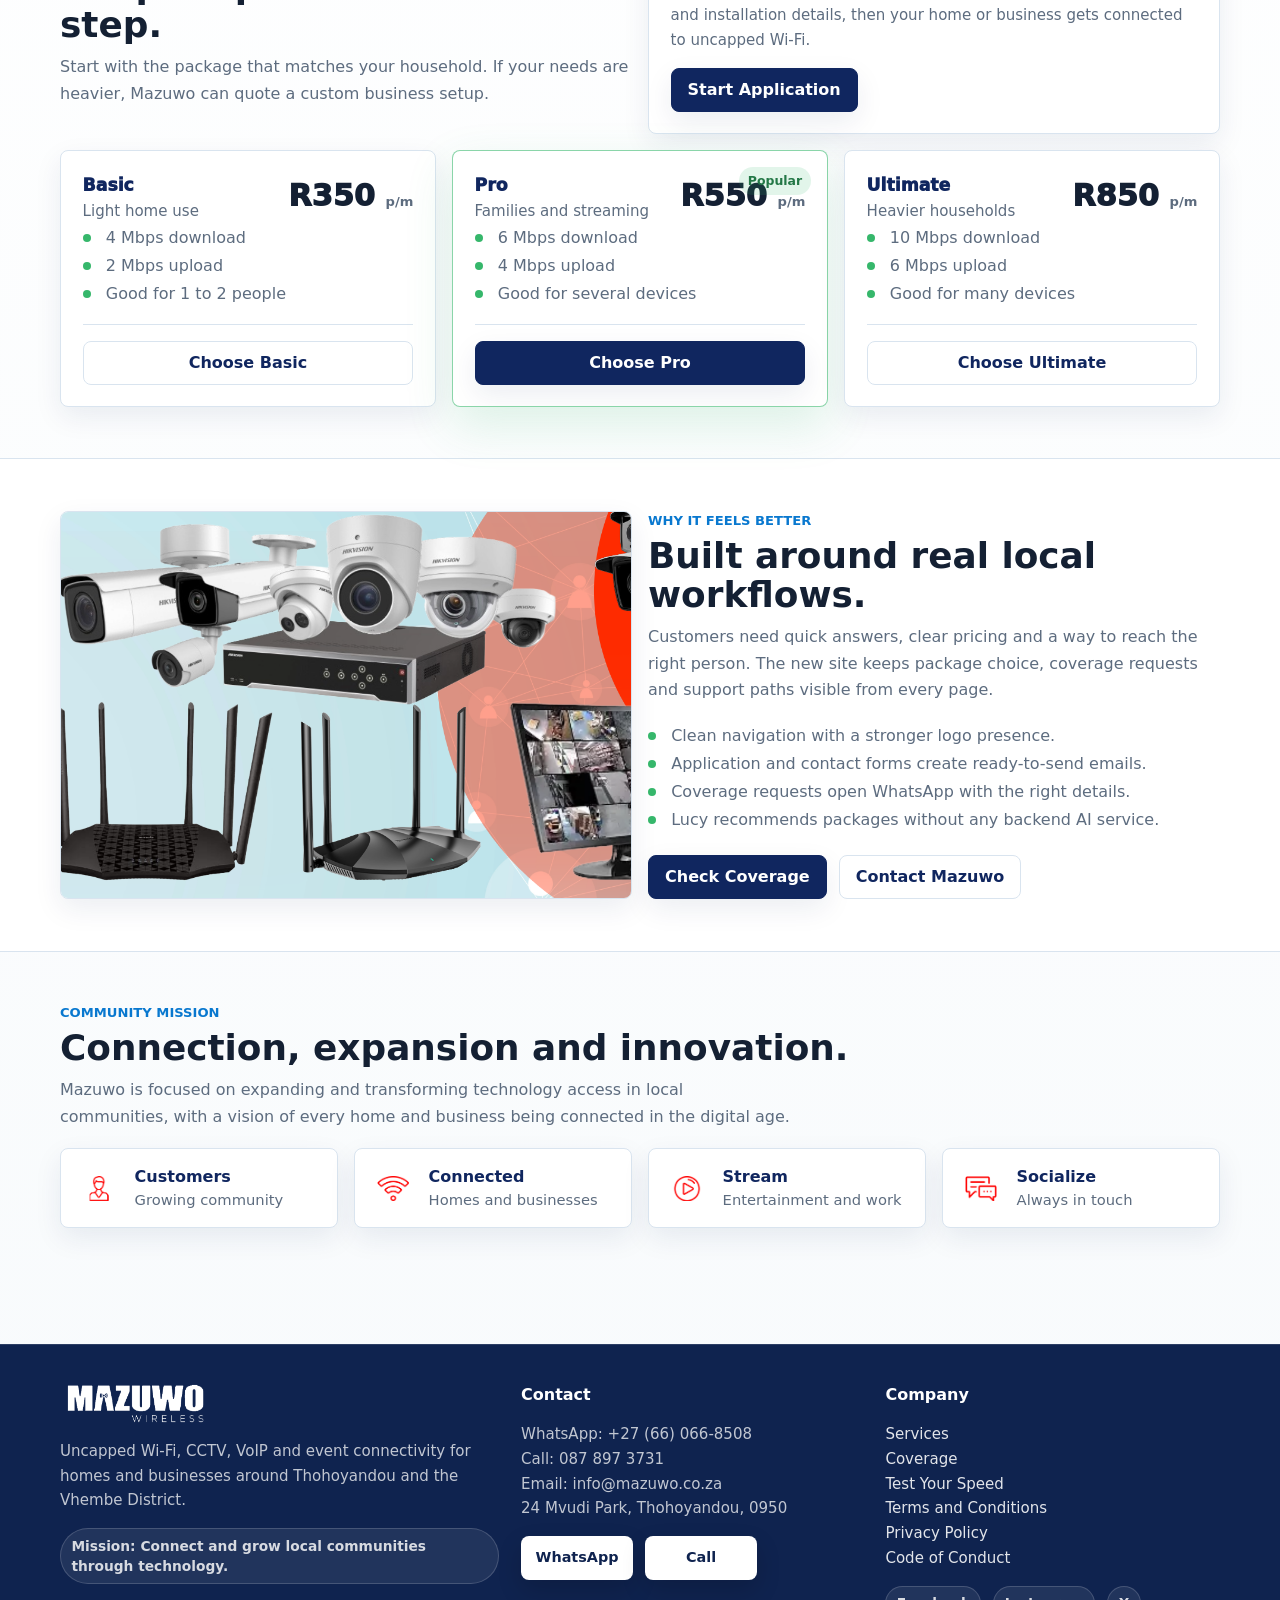
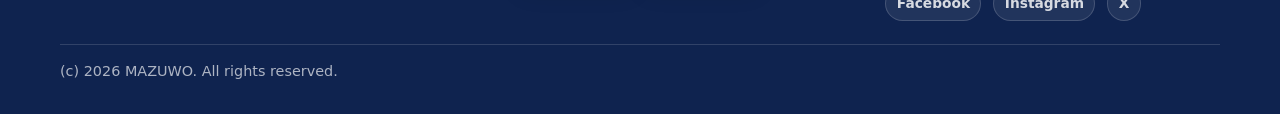
==== commit 5fcbfae5: "Add files via upload" ====
--- a/index.html
+++ b/index.html
@@ -6,7 +6,7 @@
   <title>Mazuwo Wireless - Home</title>
   <meta name="description" content="Uncapped Wi-Fi, CCTV, VoIP and event connectivity for homes and businesses around Thohoyandou and the Vhembe District.">
   <link rel="icon" href="/assets/images/LOGO-.png">
-  <link rel="stylesheet" href="/assets/css/styles.css">
+  <link rel="stylesheet" href="/assets/css/styles.css?v=finalaccuracy">
 </head>
 <body>
 <header></header>
@@ -185,7 +185,7 @@
 <div class="toast" id="toast"></div>
 <footer></footer>
 
-<script src="/assets/js/app.js"></script>
+<script src="/assets/js/app.js?v=footerfinal"></script>
 <script src="/assets/js/ai.js"></script>
 </body>
 </html>
--- a/assets/css/styles.css
+++ b/assets/css/styles.css
@@ -1010,23 +1010,48 @@
 }
 
 .ai-form input {
-  flex: ;
+  flex: 1;
 }
 
 .footer {
   margin-top: clamp(2rem, 5vw, 4rem);
   padding: 2.4rem 0 2rem;
-  border-top: 1px solid var(--line);
+  border-top: 1px solid rgba(255, 255, 255, 0.12);
   background: #0f234f;
-  color: rgba(0, 0, 0, 0.78);
+  color: rgba(255, 255, 255, 0.86);
 }
 
 .footer a {
-  color: 
+  color: rgba(255, 255, 255, 0.88);
+  text-decoration: none;
 }
 
 .footer a:hover {
-  color: #000000;
+  color: #fff;
+}
+
+.footer .btn.secondary,
+.footer .footer-contact-btn {
+  border-color: rgba(255, 255, 255, 0.96);
+  background: #fff;
+  color: #0f234f;
+  box-shadow: 0 10px 24px rgba(0, 0, 0, 0.16);
+}
+
+.footer .btn.secondary:hover,
+.footer .footer-contact-btn:hover {
+  border-color: var(--brand-2);
+  background: var(--brand-2);
+  color: #fff;
+  box-shadow: 0 14px 30px rgba(24, 166, 200, 0.22);
+}
+
+.footer-contact-actions {
+  align-items: center;
+}
+
+.footer-contact-btn {
+  min-width: 112px;
 }
 
 .footer-grid {
@@ -1449,3 +1474,145 @@
     top: 56%;
   }
 }
+
+/* 30-second live speed test refinements */
+.speed-live-card .speed-card-top {
+  margin-bottom: 0.9rem;
+}
+
+.speed-countdown {
+  position: relative;
+  z-index: 1;
+  display: grid;
+  gap: 0.55rem;
+  margin: 0.35rem 0 0.65rem;
+  padding: 0.9rem;
+  border: 1px solid rgba(217, 228, 239, 0.98);
+  border-radius: 16px;
+  background: rgba(237, 246, 255, 0.82);
+}
+
+.speed-countdown > div:first-child {
+  display: flex;
+  align-items: center;
+  justify-content: space-between;
+  gap: 0.8rem;
+}
+
+.speed-countdown span {
+  color: var(--muted);
+  font-size: 0.86rem;
+  font-weight: 800;
+}
+
+.speed-countdown strong {
+  color: var(--brand);
+  font-size: clamp(1.25rem, 3vw, 1.65rem);
+  line-height: 1;
+}
+
+.speed-progress {
+  overflow: hidden;
+  width: 100%;
+  height: 9px;
+  border-radius: 999px;
+  background: #dbe8f4;
+}
+
+.speed-progress span {
+  display: block;
+  width: 0%;
+  height: 100%;
+  border-radius: inherit;
+  background: linear-gradient(90deg, var(--brand), var(--brand-3));
+  transition: width 0.22s linear;
+}
+
+.speed-results-live .speed-result {
+  display: grid;
+  align-content: center;
+  min-height: 118px;
+}
+
+.speed-result small {
+  display: block;
+  margin-top: 0.28rem;
+  color: var(--muted);
+  font-size: 0.78rem;
+  font-weight: 760;
+  line-height: 1.25;
+}
+
+.speed-results-live .speed-result strong {
+  font-size: clamp(1.1rem, 2.6vw, 1.45rem);
+  letter-spacing: -0.02em;
+}
+
+.speed-live-card .speed-readout strong {
+  font-size: clamp(2.8rem, 7vw, 5rem);
+}
+
+@media (max-width: 640px) {
+  .speed-results-live .speed-result {
+    min-height: 96px;
+  }
+
+  .speed-countdown > div:first-child {
+    align-items: flex-start;
+  }
+}
+
+/* 30-second live speed test fixes */
+.speed-status-stack {
+  position: relative;
+  z-index: 1;
+  display: grid;
+  justify-items: end;
+  gap: 0.45rem;
+}
+
+.speed-clock {
+  display: inline-flex;
+  align-items: center;
+  gap: 0.45rem;
+  min-height: 32px;
+  padding: 0.35rem 0.75rem;
+  border: 1px solid rgba(24, 166, 200, 0.22);
+  border-radius: 999px;
+  background: rgba(237, 246, 255, 0.92);
+  color: var(--brand);
+  font-size: 0.9rem;
+  font-weight: 900;
+  white-space: nowrap;
+}
+
+.speed-clock[hidden] {
+  display: none;
+}
+
+.speed-clock-dot {
+  width: 0.52rem;
+  height: 0.52rem;
+  border-radius: 999px;
+  background: var(--brand-2);
+  box-shadow: 0 0 0 0 rgba(24, 166, 200, 0.35);
+  animation: speedClockPulse 1.25s ease-out infinite;
+}
+
+@keyframes speedClockPulse {
+  0% { box-shadow: 0 0 0 0 rgba(24, 166, 200, 0.35); }
+  80% { box-shadow: 0 0 0 8px rgba(24, 166, 200, 0); }
+  100% { box-shadow: 0 0 0 0 rgba(24, 166, 200, 0); }
+}
+
+/* The previous progress bar block is intentionally disabled. */
+.speed-countdown,
+.speed-progress {
+  display: none !important;
+}
+
+@media (max-width: 640px) {
+  .speed-status-stack {
+    justify-items: start;
+  }
+}
